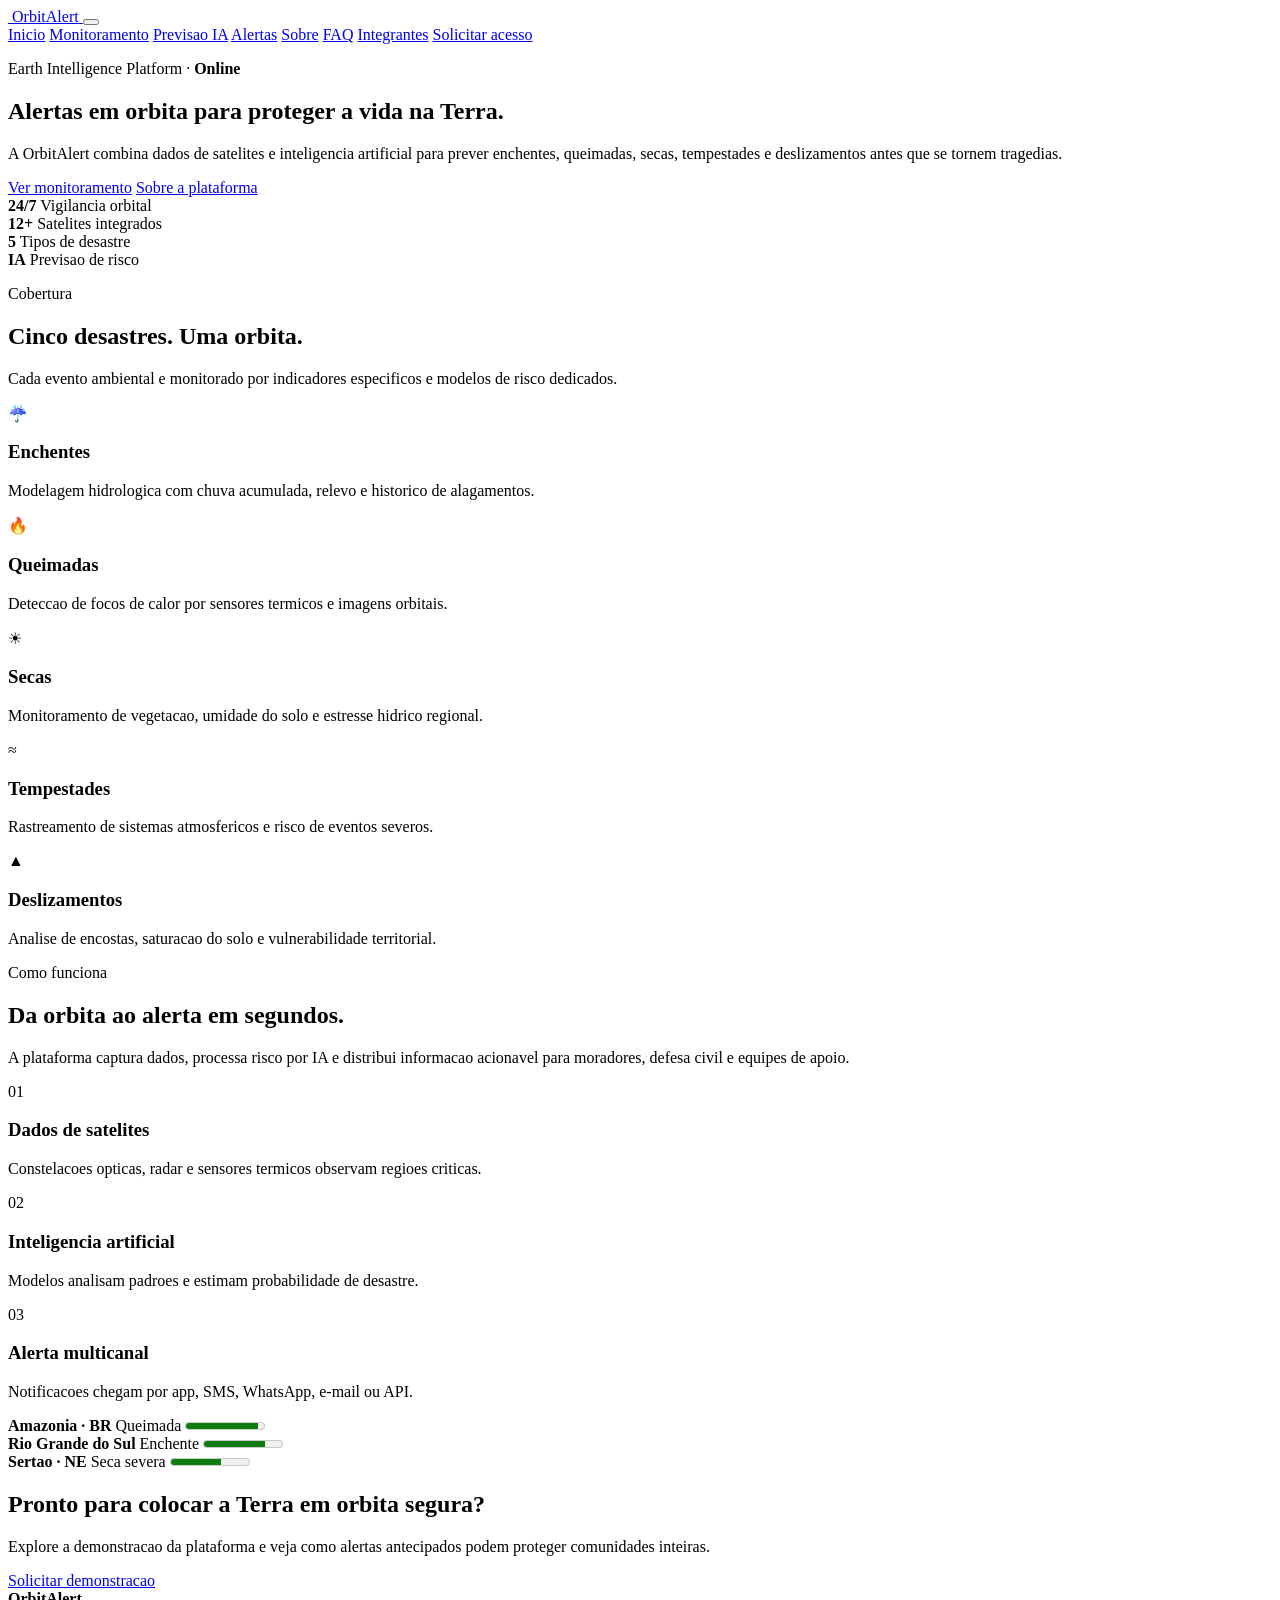
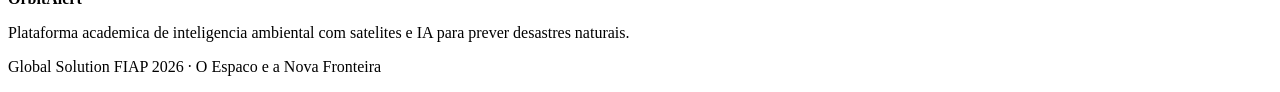
==== html/index.html @ 366fa2eb "feat : adicionando o footer na pagina principal" ====
<!DOCTYPE html>
<html lang="pt-BR">
<head>
  <meta charset="UTF-8">
  <meta name="viewport" content="width=device-width, initial-scale=1.0">
  <title>OrbitAlert | Inicio</title>
  <link rel="stylesheet" href="css/main.css">
  <script src="js/nav.js" defer></script>
  <script src="js/faq.js" defer></script>
  <script src="js/modal.js" defer></script>
  <script src="js/contato.js" defer></script>
  <script src="js/previsao.js" defer></script>
  <script src="js/contador.js" defer></script>
  <script src="js/main.js" defer></script>
</head>
<body>
  <header class="site-header">
    <a class="brand" href="index.html" aria-label="OrbitAlert - pagina inicial">
      <img src="assets/logo.svg" alt="" class="brand__icon">
      <span>Orbit<span>Alert</span></span>
    </a>
    <button class="menu-toggle" type="button" aria-label="Abrir menu" aria-expanded="false">
      <span></span><span></span><span></span>
    </button>
    <nav class="site-nav" aria-label="Menu principal">
      <a href="index.html">Inicio</a>
      <a href="solucao-monitoramento.html">Monitoramento</a>
      <a href="previsao.html">Previsao IA</a>
      <a href="solucao-alertas.html">Alertas</a>
      <a href="sobre.html">Sobre</a>
      <a href="faq.html">FAQ</a>
      <a href="integrantes.html">Integrantes</a>
      <a class="nav-cta" href="contato.html">Solicitar acesso</a>
    </nav>
  </header>

  <main>
    <section class="hero hero--earth">
      <div class="hero__overlay"></div>
      <div class="container hero__content">
        <p class="status-pill"><span></span> Earth Intelligence Platform · <strong id="liveClock">Online</strong></p>
        <h1>Alertas em orbita para <span>proteger a vida</span> na Terra.</h1>
        <p>A OrbitAlert combina dados de satelites e inteligencia artificial para prever enchentes, queimadas, secas, tempestades e deslizamentos antes que se tornem tragedias.</p>
        <div class="hero__actions">
          <a class="button button--primary" href="solucao-monitoramento.html">Ver monitoramento</a>
          <a class="button button--secondary" href="sobre.html">Sobre a plataforma</a>
        </div>
        <div class="stats-grid">
          <article>
            <strong id="uptimeCounter">24/7</strong>
            <span>Vigilancia orbital</span>
          </article>
          <article>
            <strong id="satCounter">12+</strong>
            <span>Satelites integrados</span>
          </article>
          <article>
            <strong id="eventCounter">5</strong>
            <span>Tipos de desastre</span>
          </article>
          <article>
            <strong id="riskCounter">IA</strong>
            <span>Previsao de risco</span>
          </article>
        </div>
      </div>
    </section>

    <section class="section section--panel">
      <div class="container">
        <div class="section-heading">
          <p class="eyebrow">Cobertura</p>
          <h2>Cinco desastres. Uma orbita.</h2>
          <p>Cada evento ambiental e monitorado por indicadores especificos e modelos de risco dedicados.</p>
        </div>
        <div class="disaster-grid">
          <article class="glow-card">
            <span class="card-icon">☔</span>
            <h3>Enchentes</h3>
            <p>Modelagem hidrologica com chuva acumulada, relevo e historico de alagamentos.</p>
          </article>
          <article class="glow-card">
            <span class="card-icon">🔥</span>
            <h3>Queimadas</h3>
            <p>Deteccao de focos de calor por sensores termicos e imagens orbitais.</p>
          </article>
          <article class="glow-card">
            <span class="card-icon">☀</span>
            <h3>Secas</h3>
            <p>Monitoramento de vegetacao, umidade do solo e estresse hidrico regional.</p>
          </article>
          <article class="glow-card">
            <span class="card-icon">≈</span>
            <h3>Tempestades</h3>
            <p>Rastreamento de sistemas atmosfericos e risco de eventos severos.</p>
          </article>
          <article class="glow-card">
            <span class="card-icon">▲</span>
            <h3>Deslizamentos</h3>
            <p>Analise de encostas, saturacao do solo e vulnerabilidade territorial.</p>
          </article>
        </div>
      </div>
    </section>

    <section class="section">
      <div class="container split-grid">
        <div>
          <p class="eyebrow eyebrow--purple">Como funciona</p>
          <h2>Da orbita ao alerta em segundos.</h2>
          <p class="muted">A plataforma captura dados, processa risco por IA e distribui informacao acionavel para moradores, defesa civil e equipes de apoio.</p>
          <div class="timeline-list">
            <article>
              <span>01</span>
              <div>
                <h3>Dados de satelites</h3>
                <p>Constelacoes opticas, radar e sensores termicos observam regioes criticas.</p>
              </div>
            </article>
            <article>
              <span>02</span>
              <div>
                <h3>Inteligencia artificial</h3>
                <p>Modelos analisam padroes e estimam probabilidade de desastre.</p>
              </div>
            </article>
            <article>
              <span>03</span>
              <div>
                <h3>Alerta multicanal</h3>
                <p>Notificacoes chegam por app, SMS, WhatsApp, e-mail ou API.</p>
              </div>
            </article>
          </div>
        </div>
        <aside class="orbit-console">
          <div class="console-grid" aria-hidden="true">
            <span></span><span></span><span></span><span></span><span></span><span></span>
            <span></span><span></span><span></span><span></span><span></span><span></span>
            <span></span><span></span><span></span><span></span><span></span><span></span>
          </div>
          <div class="risk-list">
            <div>
              <strong>Amazonia · BR</strong>
              <span>Queimada</span>
              <meter min="0" max="100" value="92"></meter>
            </div>
            <div>
              <strong>Rio Grande do Sul</strong>
              <span>Enchente</span>
              <meter min="0" max="100" value="78"></meter>
            </div>
            <div>
              <strong>Sertao · NE</strong>
              <span>Seca severa</span>
              <meter min="0" max="100" value="65"></meter>
            </div>
          </div>
        </aside>
      </div>
    </section>

    <section class="section cta-section">
      <div class="container cta-box">
        <h2>Pronto para colocar a Terra em orbita segura?</h2>
        <p>Explore a demonstracao da plataforma e veja como alertas antecipados podem proteger comunidades inteiras.</p>
        <a class="button button--primary" href="contato.html">Solicitar demonstracao</a>
      </div>
    </section>
  </main>

  <footer class="site-footer">
    <div class="container footer-grid">
      <div>
        <strong>OrbitAlert</strong>
        <p>Plataforma academica de inteligencia ambiental com satelites e IA para prever desastres naturais.</p>
      </div>
      <p>Global Solution FIAP 2026 · O Espaco e a Nova Fronteira</p>
    </div>
  </footer>
</body>
</html>
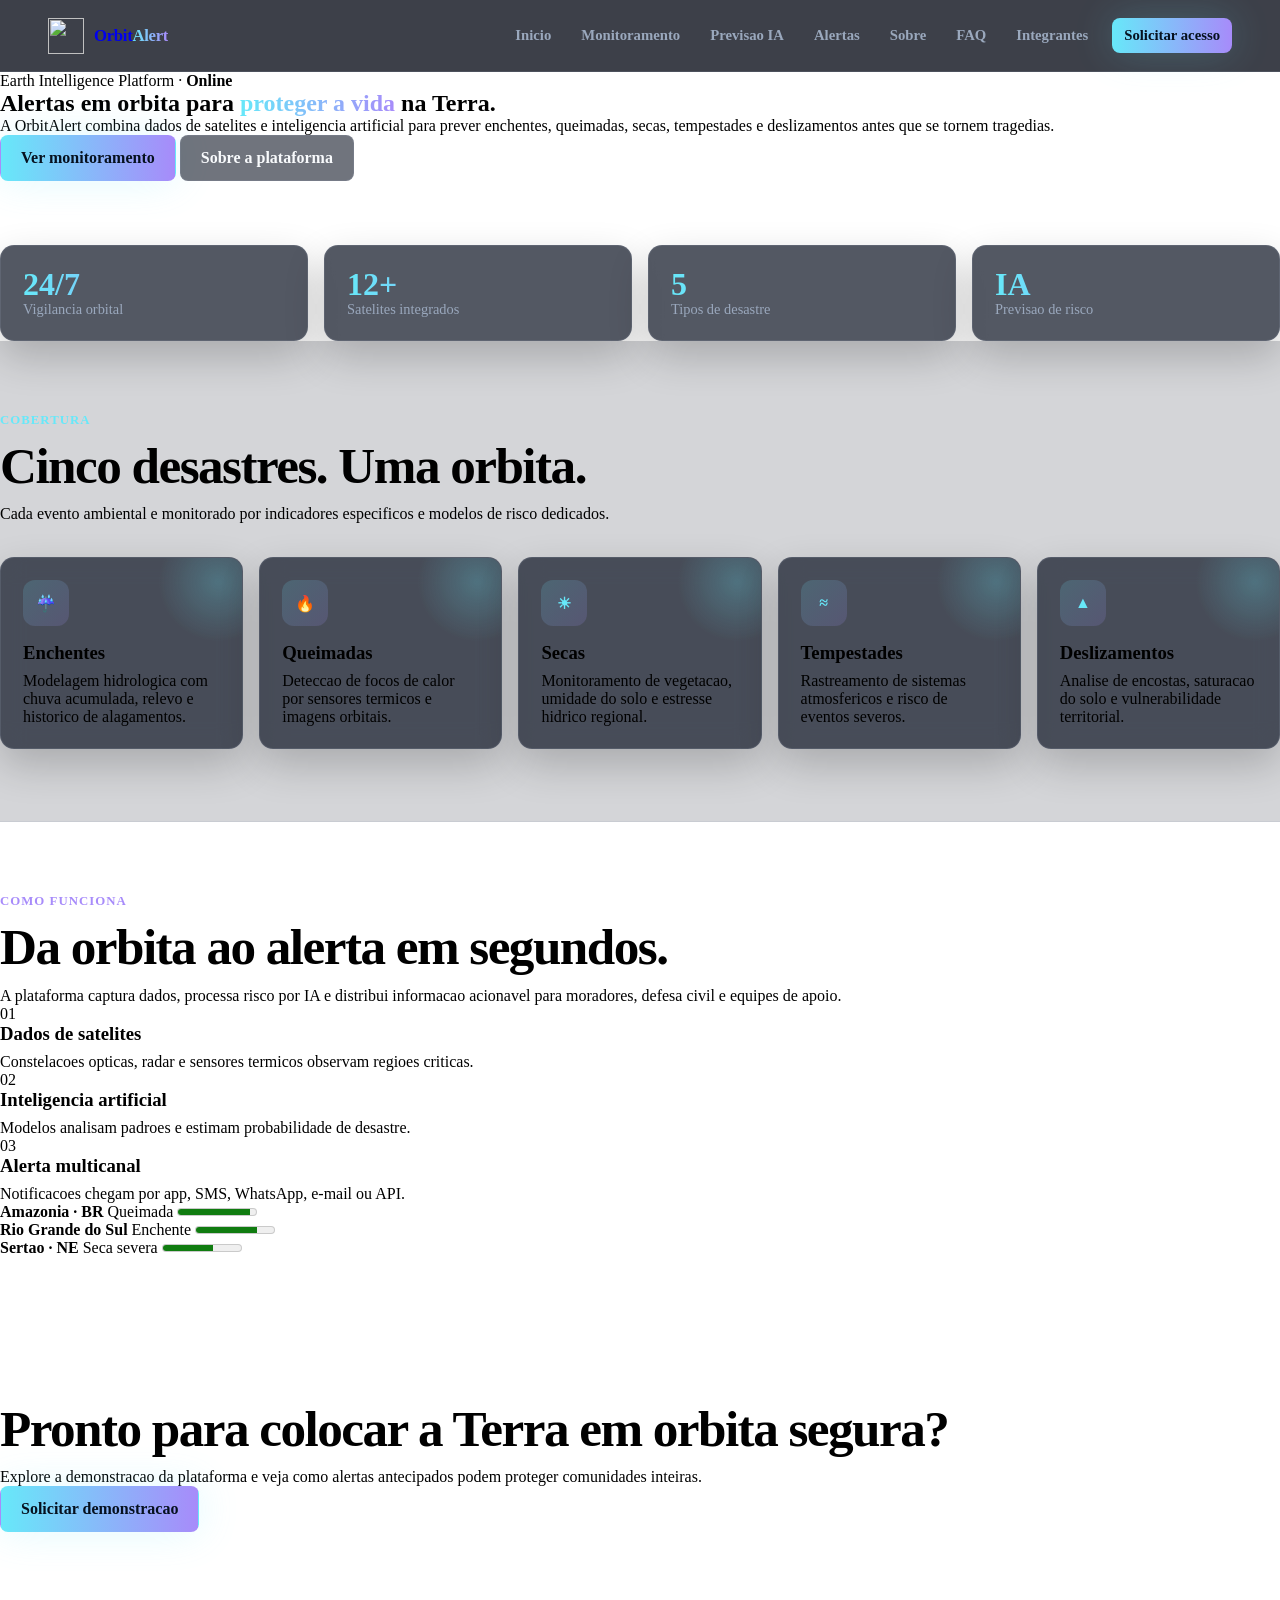
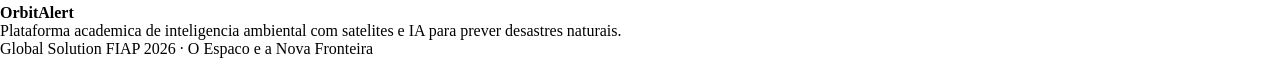
==== commit f80aed37: "fix : arrumando caminho do css do faq e index" ====
--- a/html/index.html
+++ b/html/index.html
@@ -4,7 +4,7 @@
   <meta charset="UTF-8">
   <meta name="viewport" content="width=device-width, initial-scale=1.0">
   <title>OrbitAlert | Inicio</title>
-  <link rel="stylesheet" href="css/main.css">
+  <link rel="stylesheet" href="../css/main.css">
   <script src="js/nav.js" defer></script>
   <script src="js/faq.js" defer></script>
   <script src="js/modal.js" defer></script>
--- a/css/main.css
+++ b/css/main.css
@@ -0,0 +1,7 @@
+@import url(global.css);
+@import url(footer.css);
+@import url(integrantes.css);
+@import url(button.css);
+@import url(cards.css);
+@import url(nav.css);
+@import url(index.css);
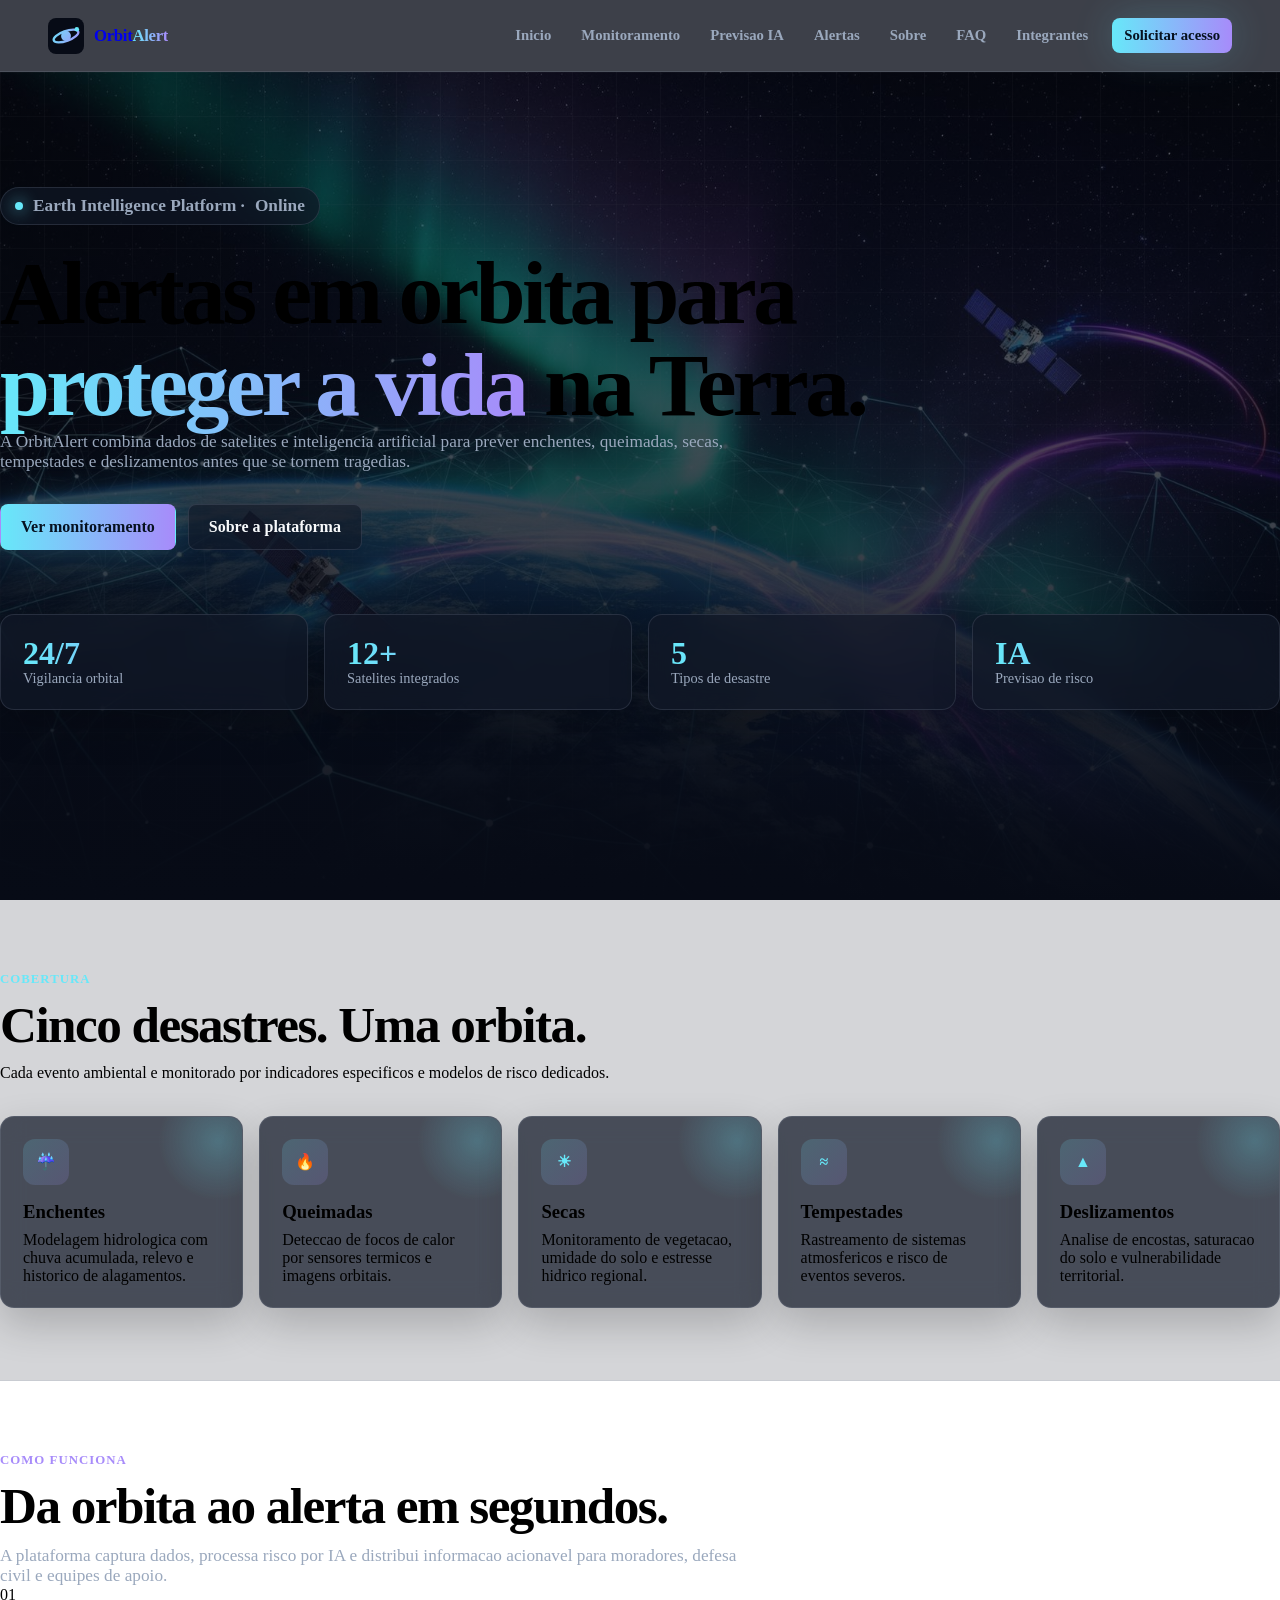
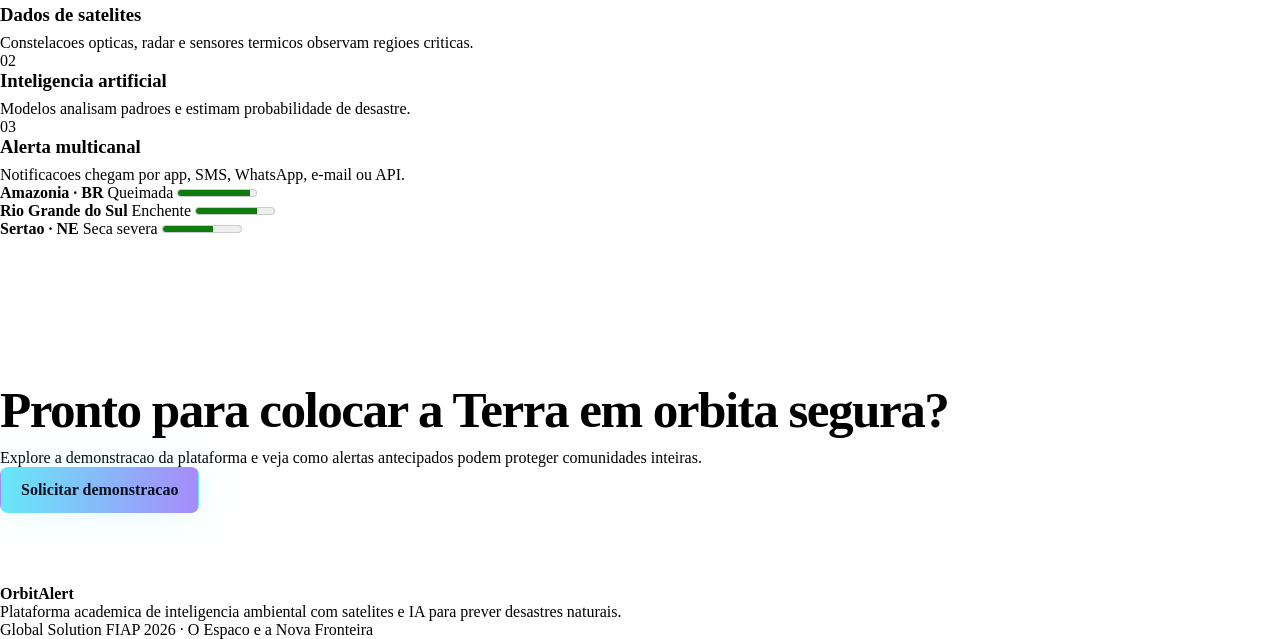
==== commit 215e4836: "fix : arrumando todos os caminhos da logo do html" ====
--- a/html/index.html
+++ b/html/index.html
@@ -16,7 +16,7 @@
 <body>
   <header class="site-header">
     <a class="brand" href="index.html" aria-label="OrbitAlert - pagina inicial">
-      <img src="assets/logo.svg" alt="" class="brand__icon">
+      <img src="../assets/logo.svg" alt="" class="brand__icon">
       <span>Orbit<span>Alert</span></span>
     </a>
     <button class="menu-toggle" type="button" aria-label="Abrir menu" aria-expanded="false">
--- a/css/main.css
+++ b/css/main.css
@@ -4,4 +4,5 @@
 @import url(button.css);
 @import url(cards.css);
 @import url(nav.css);
-@import url(index.css);+@import url(index.css);
+@import url(contato.css);
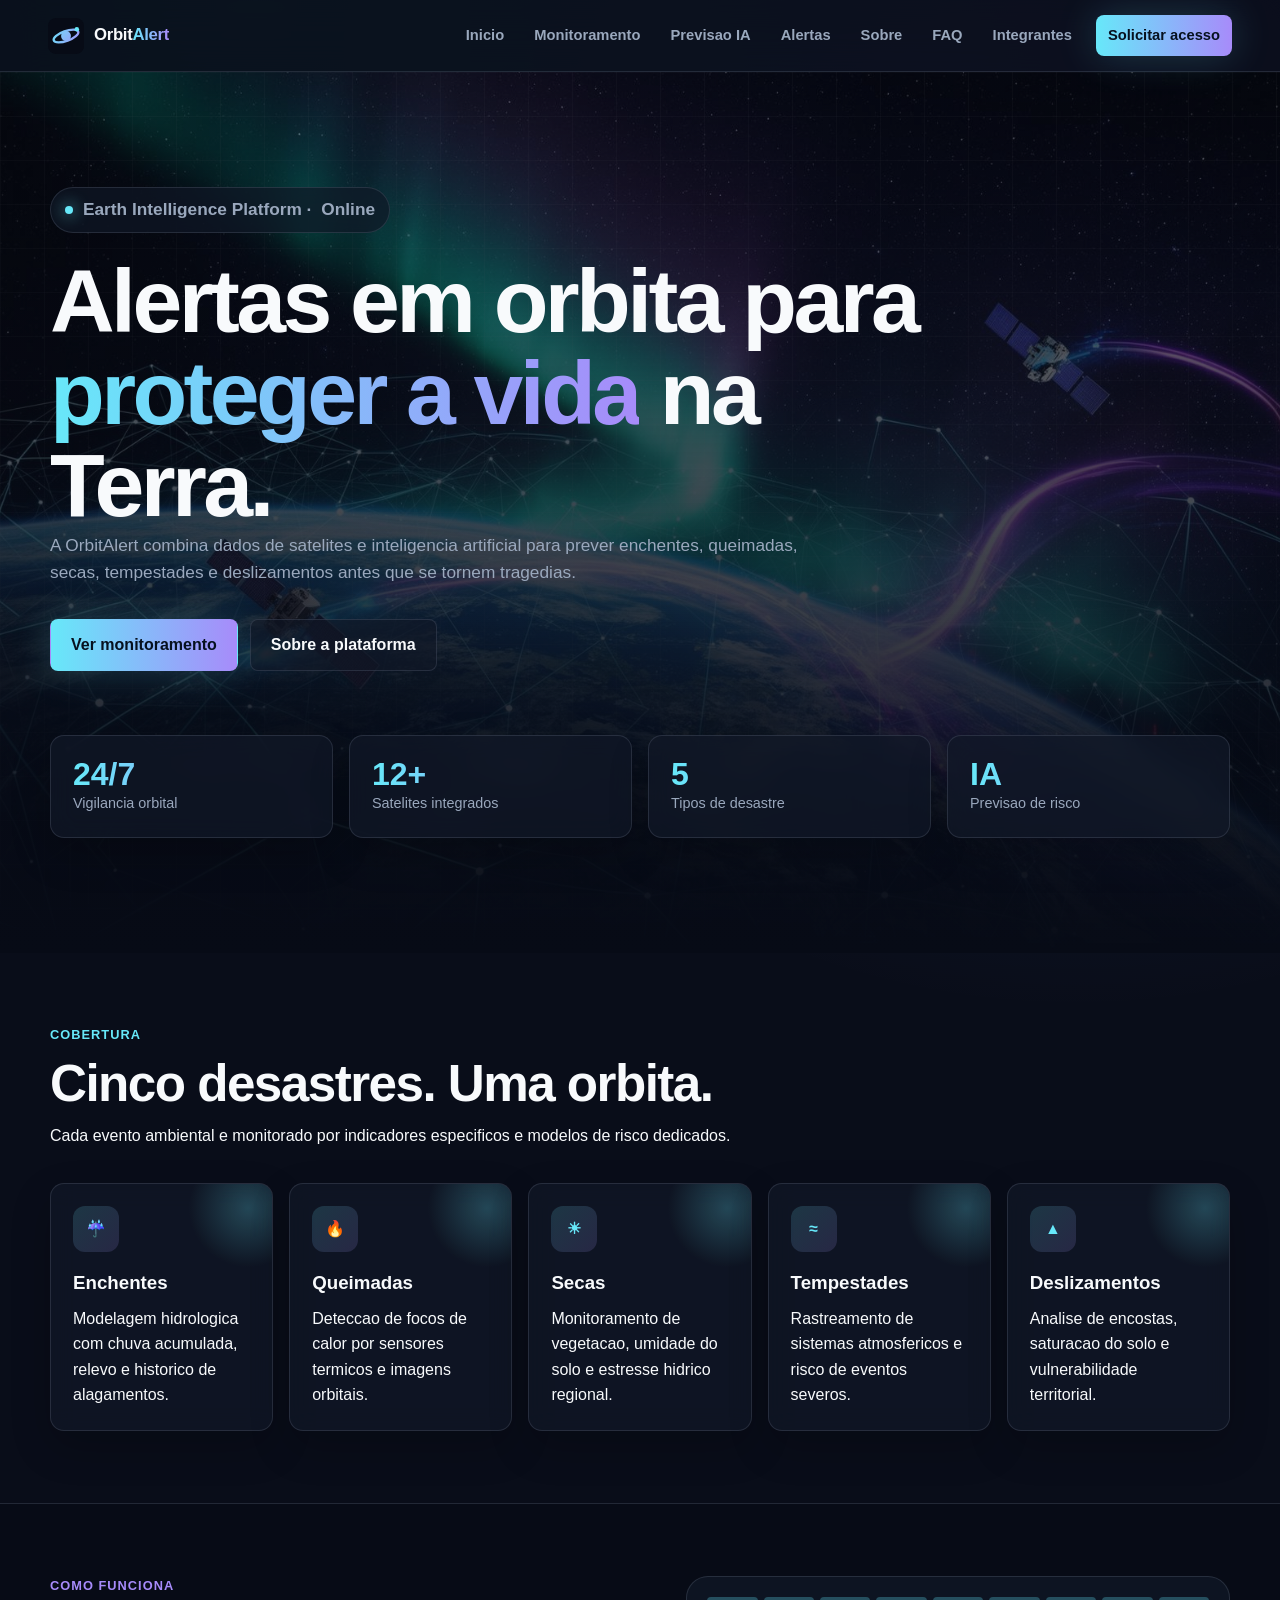
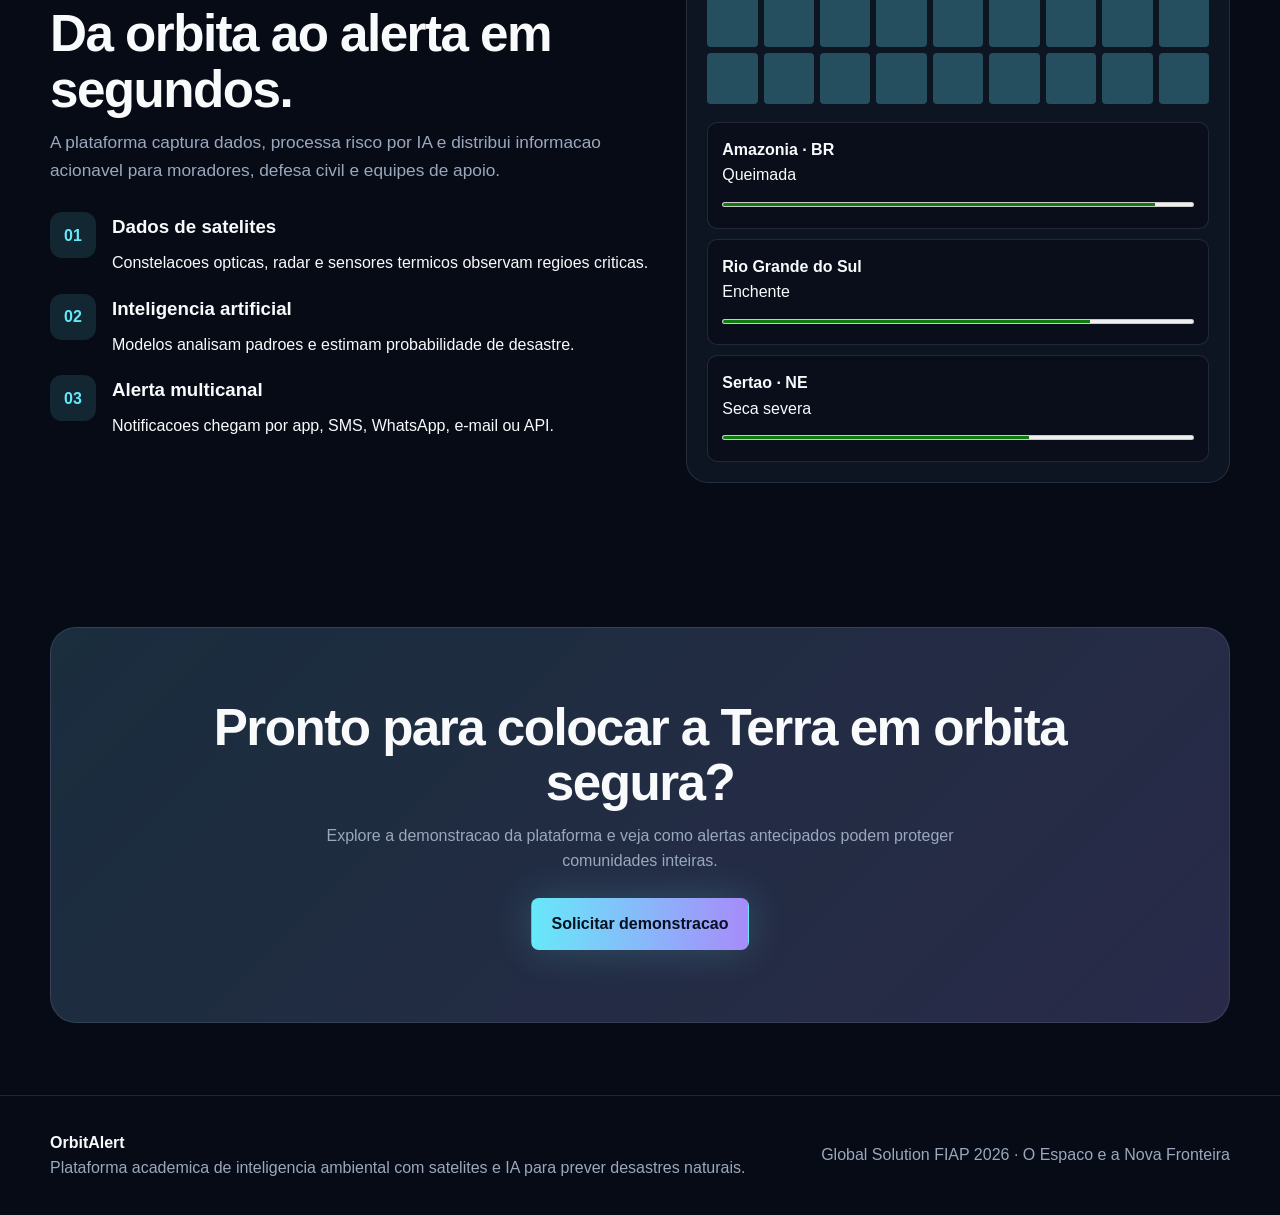
==== commit b31bc0a6: "fix : tirando o main js" ====
--- a/html/index.html
+++ b/html/index.html
@@ -11,7 +11,7 @@
   <script src="js/contato.js" defer></script>
   <script src="js/previsao.js" defer></script>
   <script src="js/contador.js" defer></script>
-  <script src="js/main.js" defer></script>
+  
 </head>
 <body>
   <header class="site-header">
--- a/css/main.css
+++ b/css/main.css
@@ -5,4 +5,16 @@
 @import url(cards.css);
 @import url(nav.css);
 @import url(index.css);
-@import url(contato.css);+@import url(previsao.css);
+@import url(contato.css);
+@import url(modal.css);
+@import url(responsive.css);
+@import url("dashboard.css");
+@import url("alertas.css");
+@import url("faq.css");
+
+
+
+
+
+
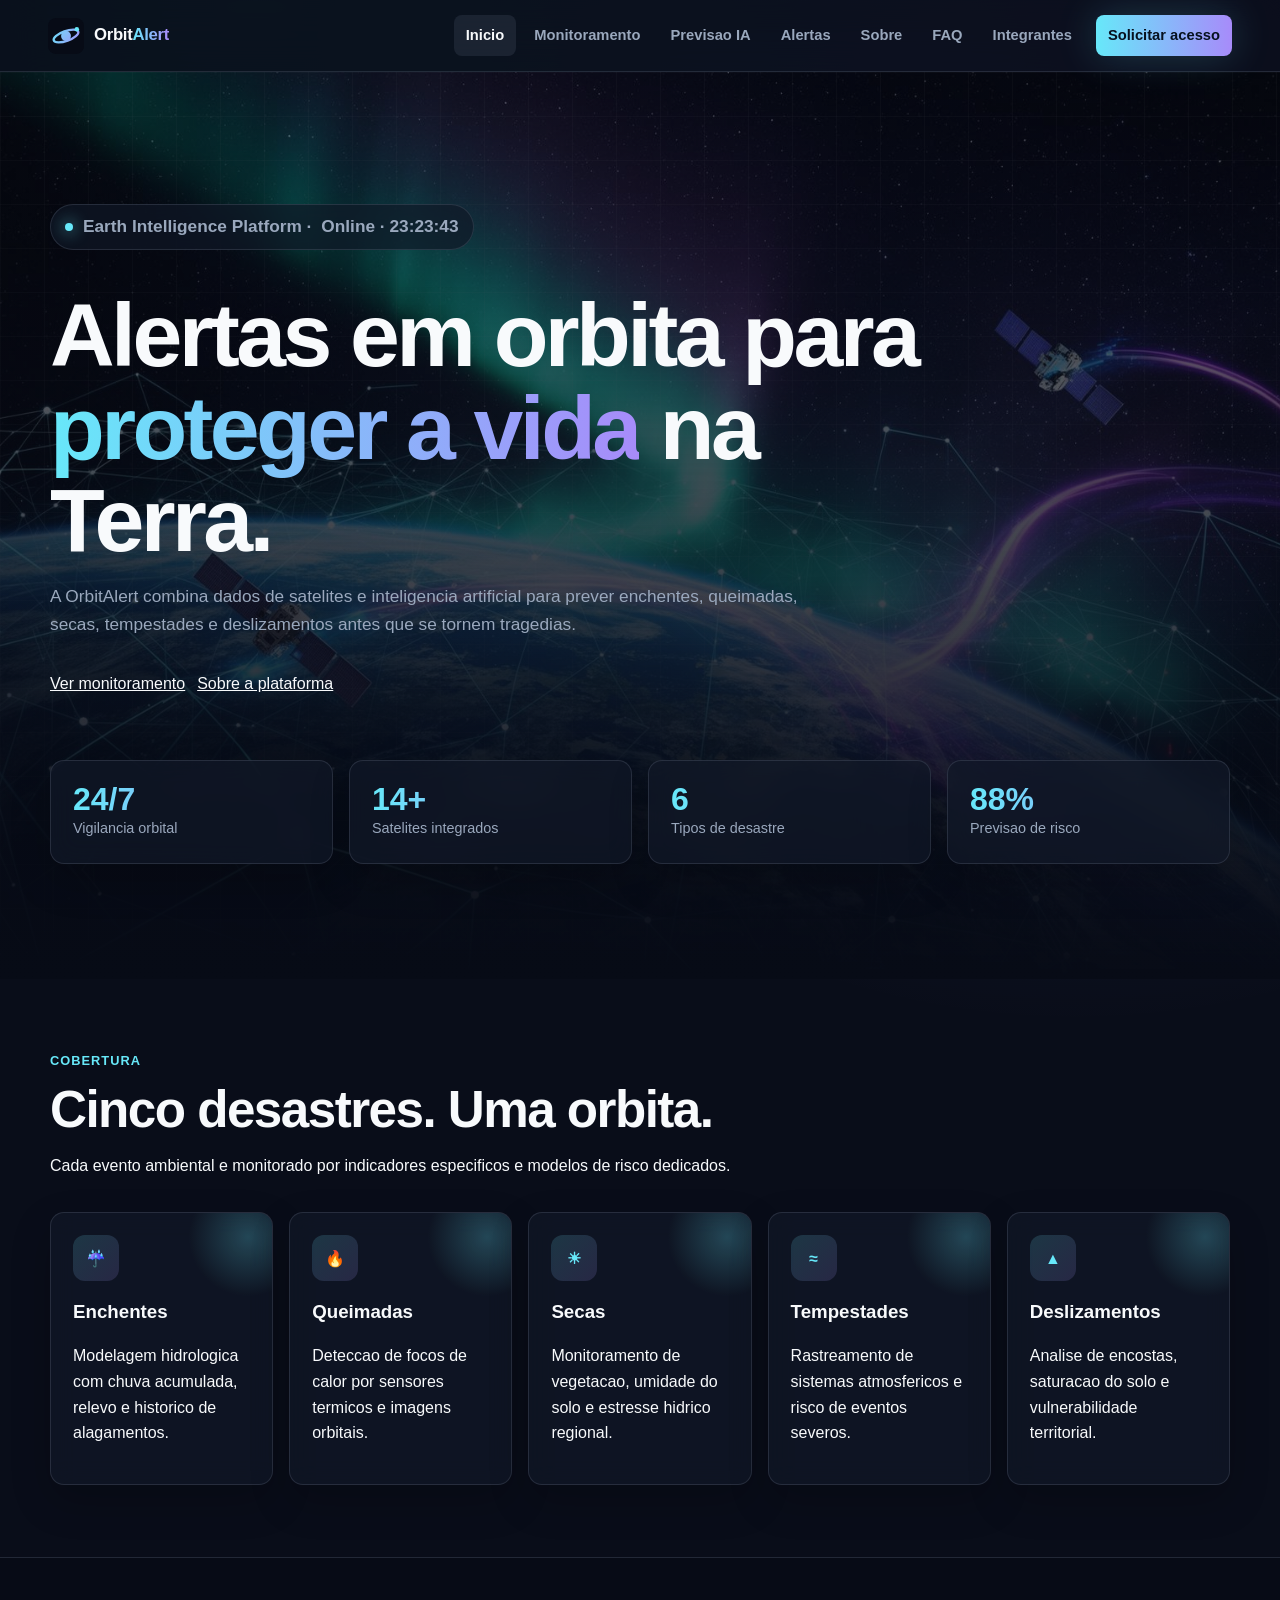
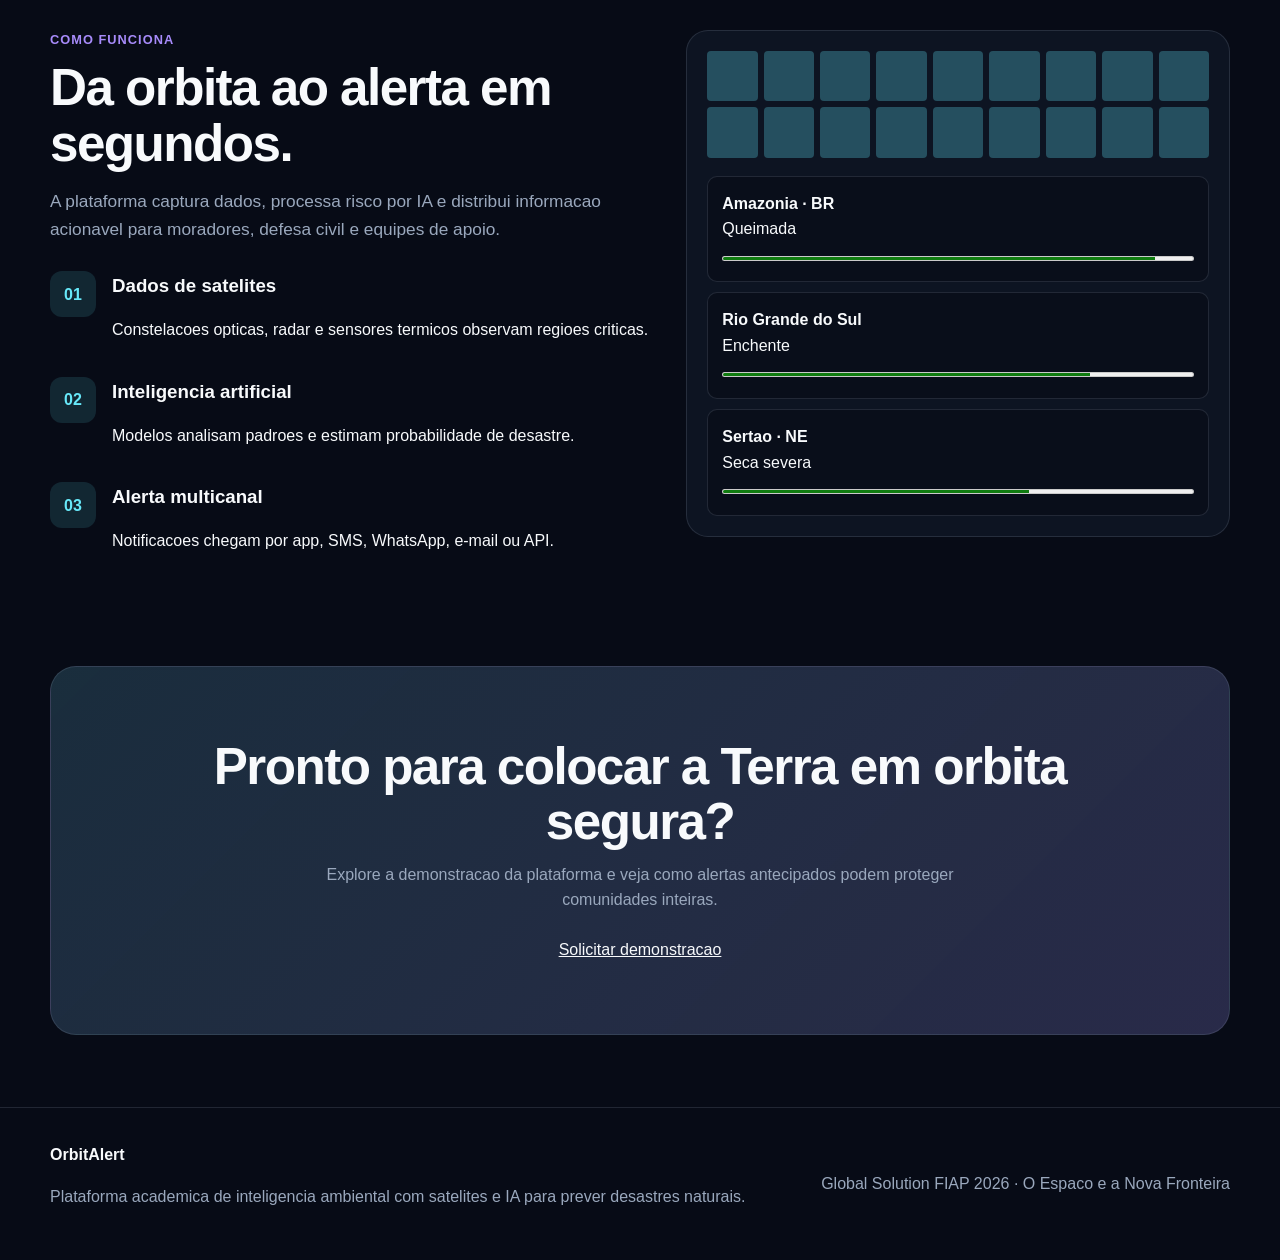
==== commit b2482f7c: "fix: Arrumando os links do JavaScripits dentro das páginas html" ====
--- a/html/index.html
+++ b/html/index.html
@@ -5,12 +5,12 @@
   <meta name="viewport" content="width=device-width, initial-scale=1.0">
   <title>OrbitAlert | Inicio</title>
   <link rel="stylesheet" href="../css/main.css">
-  <script src="js/nav.js" defer></script>
-  <script src="js/faq.js" defer></script>
-  <script src="js/modal.js" defer></script>
-  <script src="js/contato.js" defer></script>
-  <script src="js/previsao.js" defer></script>
-  <script src="js/contador.js" defer></script>
+  <script src="../js/nav.js" defer></script>
+  <script src="../js/faq.js" defer></script>
+  <script src="../js/modal.js" defer></script>
+  <script src="../js/contato.js" defer></script>
+  <script src="../js/previsao.js" defer></script>
+  <script src="../js/contador.js" defer></script>
   
 </head>
 <body>
--- a/css/main.css
+++ b/css/main.css
@@ -1,20 +1,14 @@
-@import url(global.css);
-@import url(footer.css);
-@import url(integrantes.css);
-@import url(button.css);
-@import url(cards.css);
-@import url(nav.css);
-@import url(index.css);
-@import url(previsao.css);
-@import url(contato.css);
-@import url(modal.css);
-@import url(responsive.css);
+@import url("global.css");
+@import url("nav.css");
+@import url("buttons.css");
+@import url("index.css");
+@import url("cards.css");
 @import url("dashboard.css");
 @import url("alertas.css");
 @import url("faq.css");
-
-
-
-
-
-
+@import url("contato.css");
+@import url("previsao.css");
+@import url("integrantes.css");
+@import url("modal.css");
+@import url("footer.css");
+@import url("responsive.css");
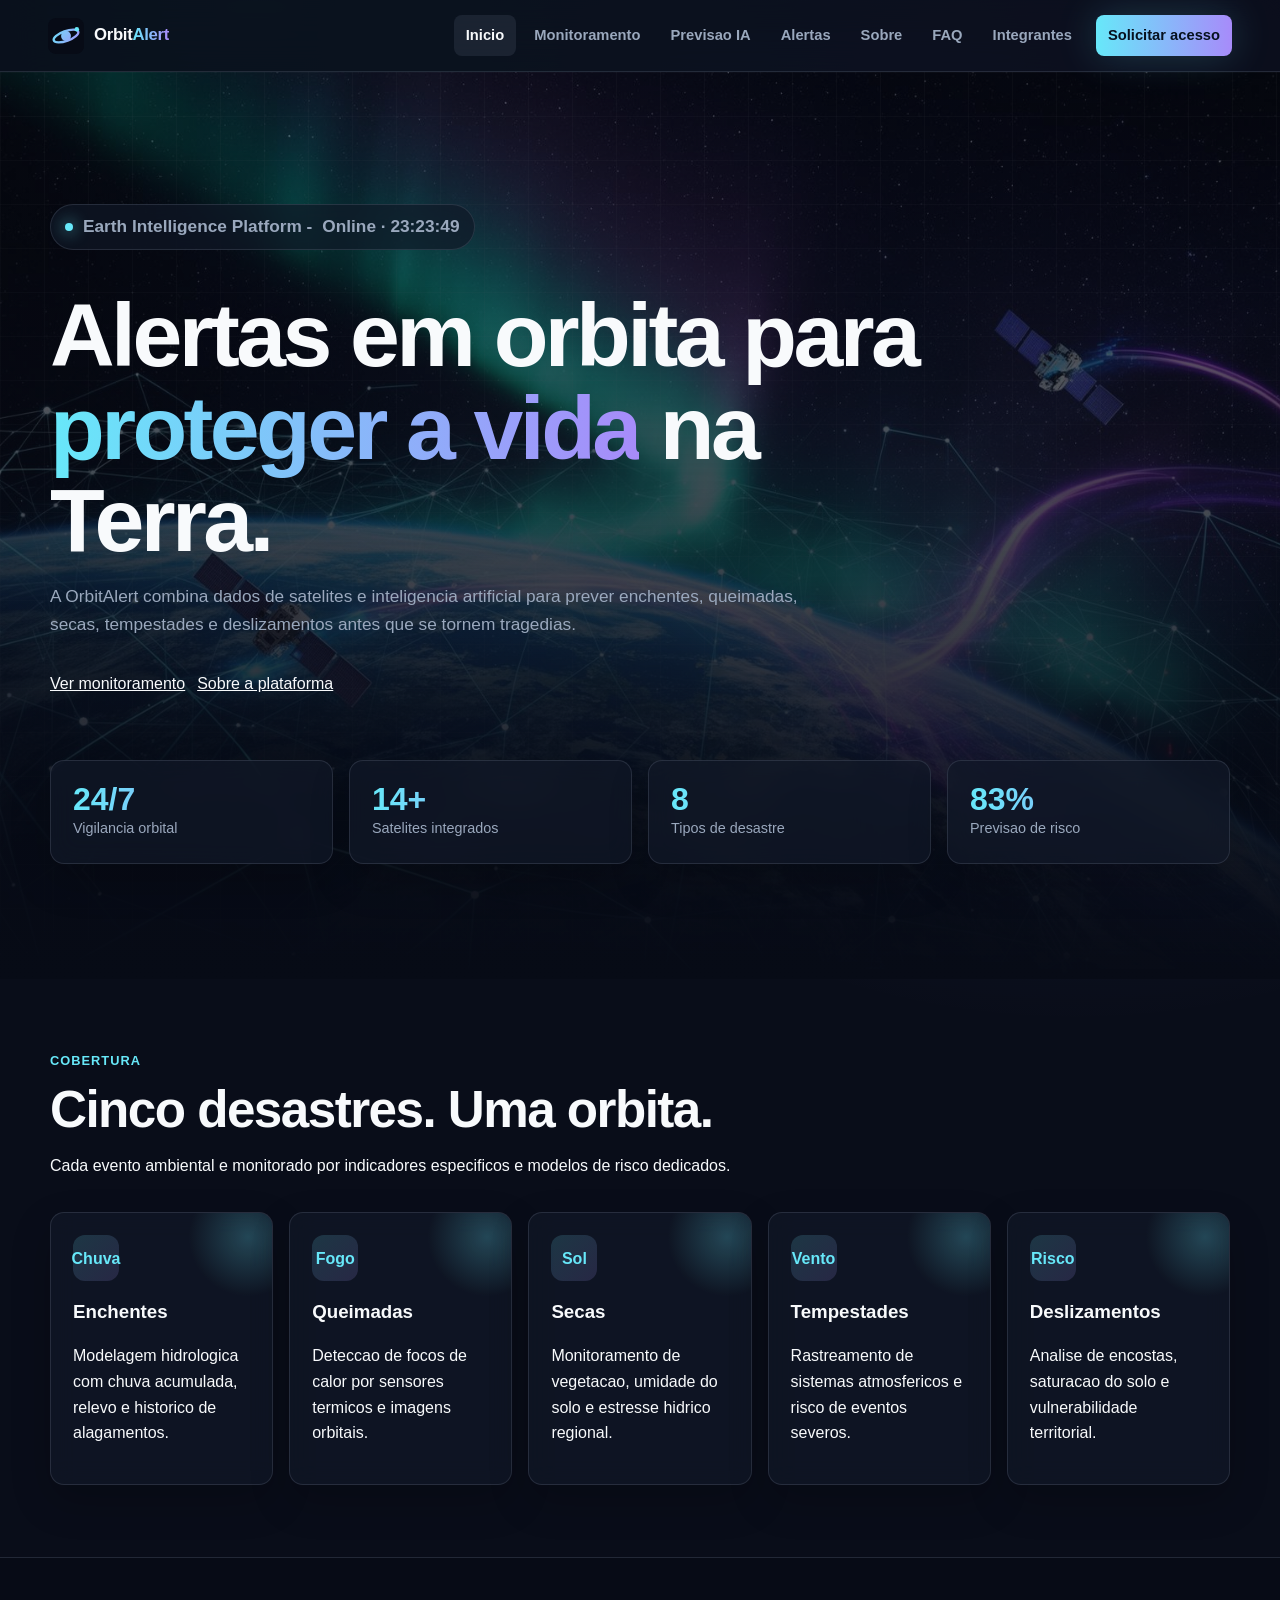
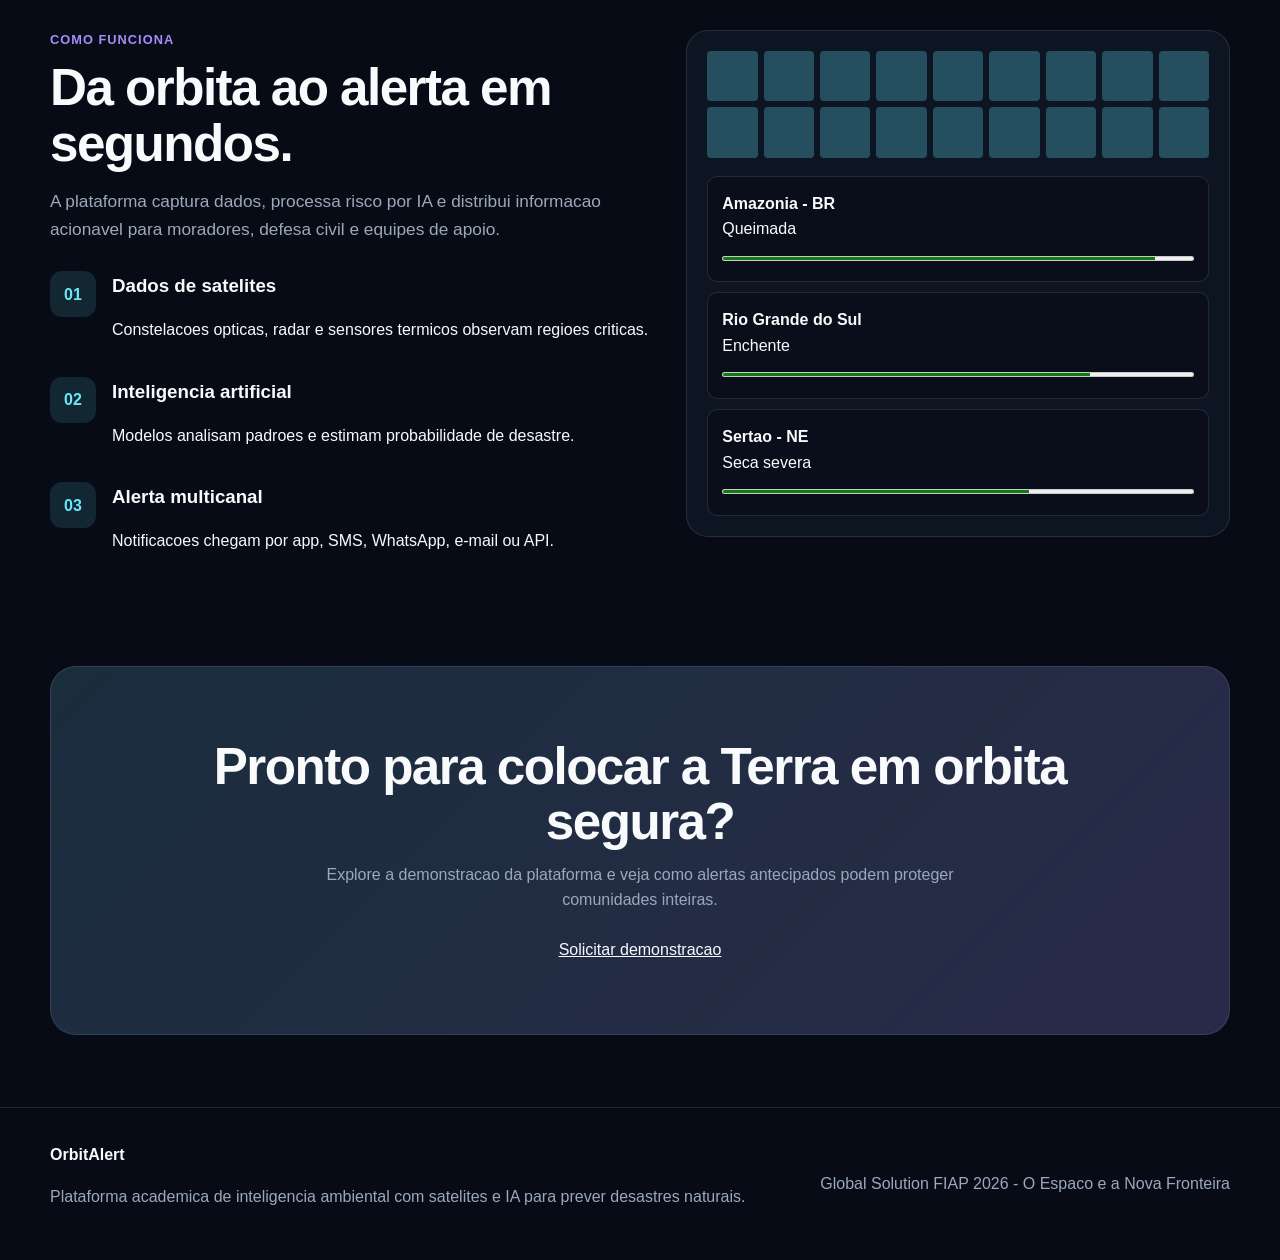
==== commit 1d7aed97: "trabalho finalizado" ====
--- a/html/index.html
+++ b/html/index.html
@@ -1,4 +1,4 @@
-<!DOCTYPE html>
+﻿<!DOCTYPE html>
 <html lang="pt-BR">
 <head>
   <meta charset="UTF-8">
@@ -38,7 +38,7 @@
     <section class="hero hero--earth">
       <div class="hero__overlay"></div>
       <div class="container hero__content">
-        <p class="status-pill"><span></span> Earth Intelligence Platform · <strong id="liveClock">Online</strong></p>
+        <p class="status-pill"><span></span> Earth Intelligence Platform - <strong id="liveClock">Online</strong></p>
         <h1>Alertas em orbita para <span>proteger a vida</span> na Terra.</h1>
         <p>A OrbitAlert combina dados de satelites e inteligencia artificial para prever enchentes, queimadas, secas, tempestades e deslizamentos antes que se tornem tragedias.</p>
         <div class="hero__actions">
@@ -75,27 +75,27 @@
         </div>
         <div class="disaster-grid">
           <article class="glow-card">
-            <span class="card-icon">☔</span>
+            <span class="card-icon">Chuva</span>
             <h3>Enchentes</h3>
             <p>Modelagem hidrologica com chuva acumulada, relevo e historico de alagamentos.</p>
           </article>
           <article class="glow-card">
-            <span class="card-icon">🔥</span>
+            <span class="card-icon">Fogo</span>
             <h3>Queimadas</h3>
             <p>Deteccao de focos de calor por sensores termicos e imagens orbitais.</p>
           </article>
           <article class="glow-card">
-            <span class="card-icon">☀</span>
+            <span class="card-icon">Sol</span>
             <h3>Secas</h3>
             <p>Monitoramento de vegetacao, umidade do solo e estresse hidrico regional.</p>
           </article>
           <article class="glow-card">
-            <span class="card-icon">≈</span>
+            <span class="card-icon">Vento</span>
             <h3>Tempestades</h3>
             <p>Rastreamento de sistemas atmosfericos e risco de eventos severos.</p>
           </article>
           <article class="glow-card">
-            <span class="card-icon">▲</span>
+            <span class="card-icon">Risco</span>
             <h3>Deslizamentos</h3>
             <p>Analise de encostas, saturacao do solo e vulnerabilidade territorial.</p>
           </article>
@@ -141,7 +141,7 @@
           </div>
           <div class="risk-list">
             <div>
-              <strong>Amazonia · BR</strong>
+              <strong>Amazonia - BR</strong>
               <span>Queimada</span>
               <meter min="0" max="100" value="92"></meter>
             </div>
@@ -151,7 +151,7 @@
               <meter min="0" max="100" value="78"></meter>
             </div>
             <div>
-              <strong>Sertao · NE</strong>
+              <strong>Sertao - NE</strong>
               <span>Seca severa</span>
               <meter min="0" max="100" value="65"></meter>
             </div>
@@ -175,8 +175,9 @@
         <strong>OrbitAlert</strong>
         <p>Plataforma academica de inteligencia ambiental com satelites e IA para prever desastres naturais.</p>
       </div>
-      <p>Global Solution FIAP 2026 · O Espaco e a Nova Fronteira</p>
+      <p>Global Solution FIAP 2026 - O Espaco e a Nova Fronteira</p>
     </div>
   </footer>
 </body>
 </html>
+
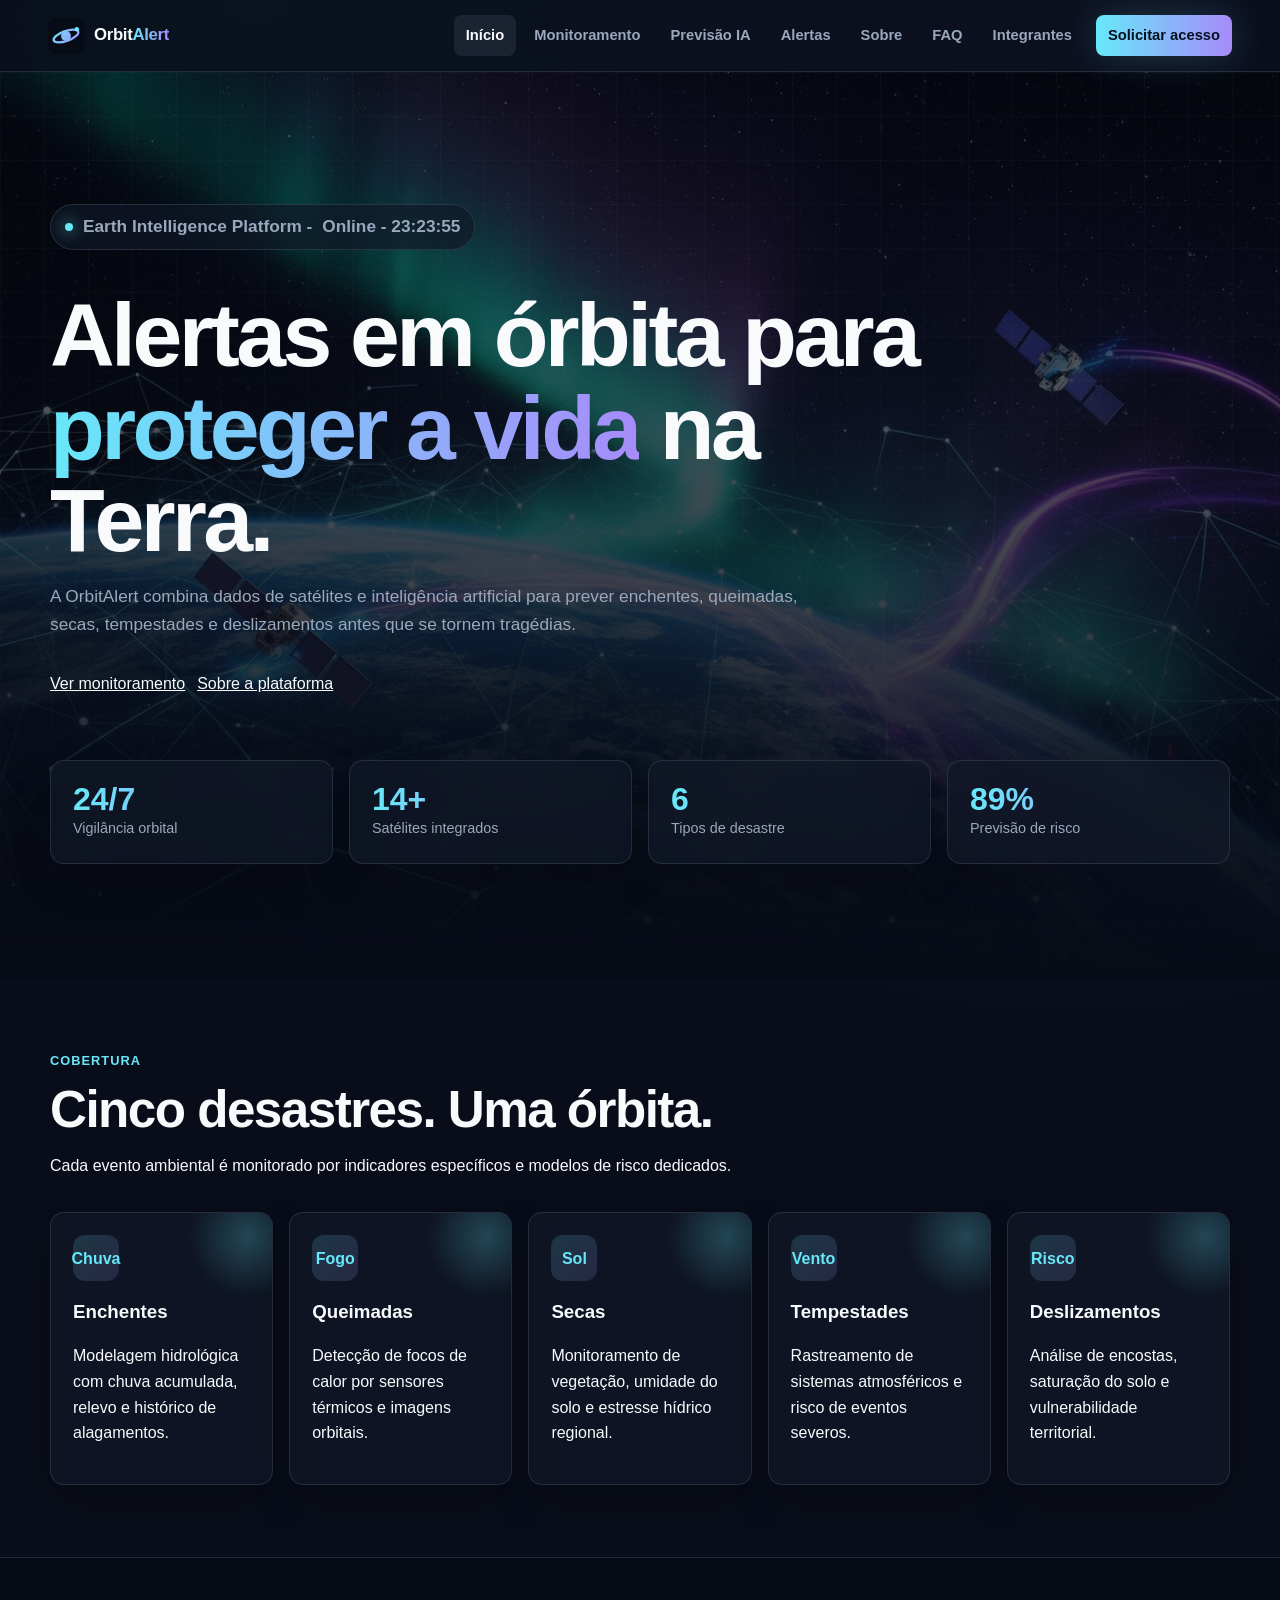
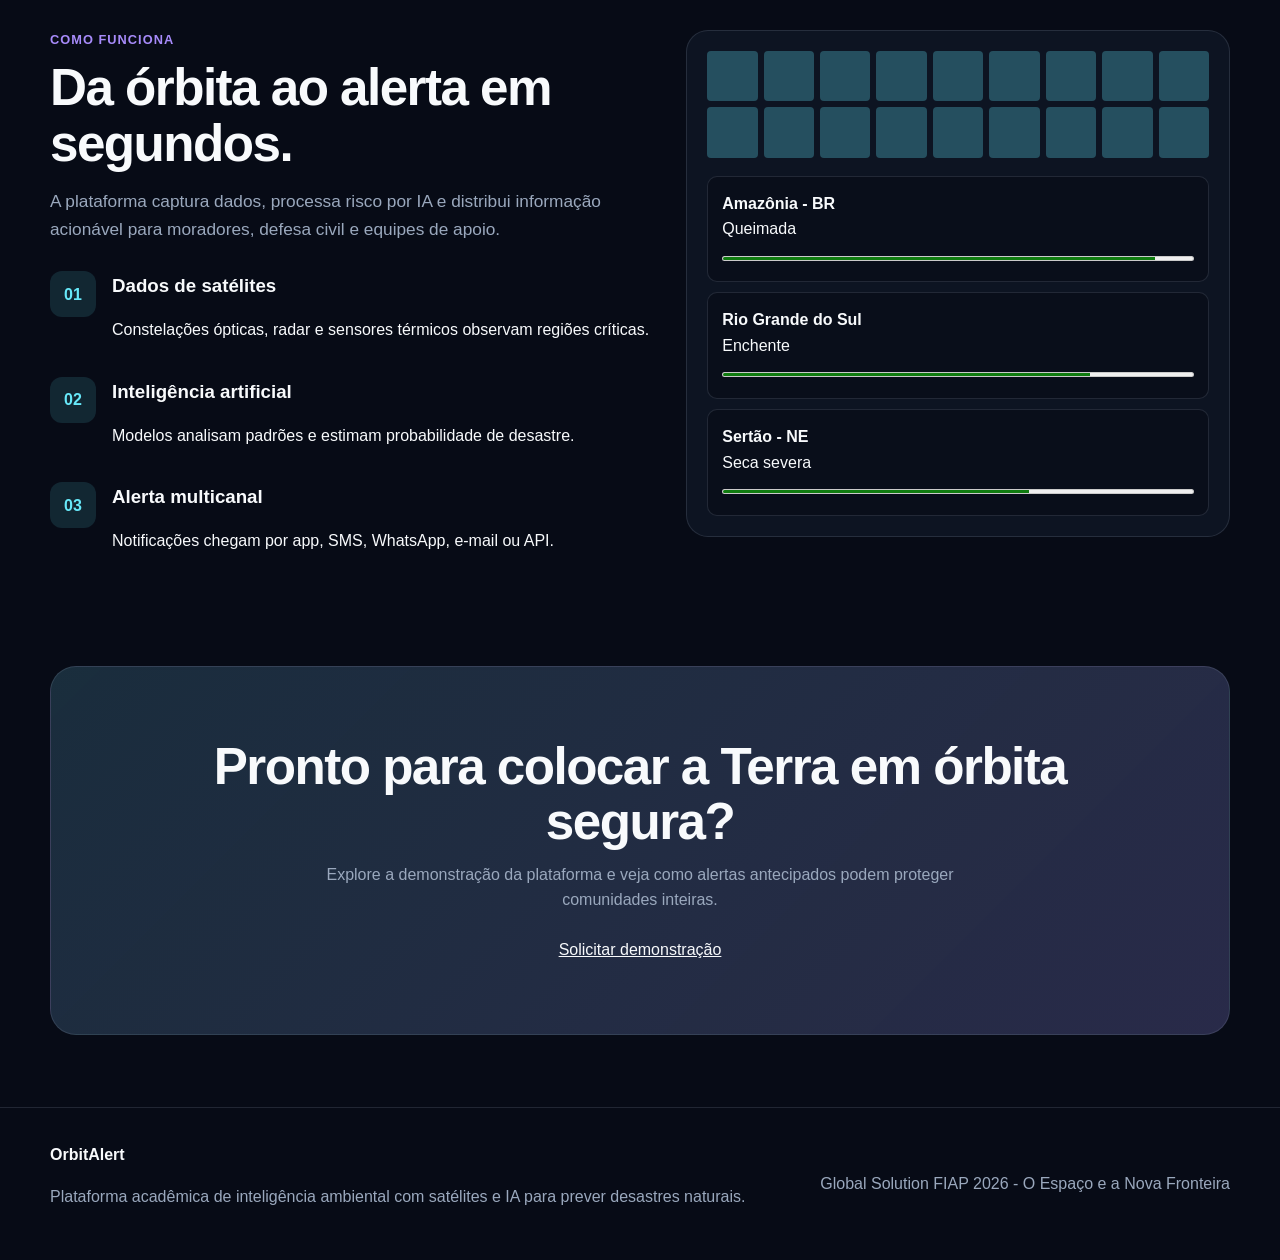
==== commit bb208182: "finalizado" ====
--- a/html/index.html
+++ b/html/index.html
@@ -3,7 +3,7 @@
 <head>
   <meta charset="UTF-8">
   <meta name="viewport" content="width=device-width, initial-scale=1.0">
-  <title>OrbitAlert | Inicio</title>
+  <title>OrbitAlert | Início</title>
   <link rel="stylesheet" href="../css/main.css">
   <script src="../js/nav.js" defer></script>
   <script src="../js/faq.js" defer></script>
@@ -15,7 +15,7 @@
 </head>
 <body>
   <header class="site-header">
-    <a class="brand" href="index.html" aria-label="OrbitAlert - pagina inicial">
+    <a class="brand" href="index.html" aria-label="OrbitAlert - página inicial">
       <img src="../assets/logo.svg" alt="" class="brand__icon">
       <span>Orbit<span>Alert</span></span>
     </a>
@@ -23,9 +23,9 @@
       <span></span><span></span><span></span>
     </button>
     <nav class="site-nav" aria-label="Menu principal">
-      <a href="index.html">Inicio</a>
+      <a href="index.html">Início</a>
       <a href="solucao-monitoramento.html">Monitoramento</a>
-      <a href="previsao.html">Previsao IA</a>
+      <a href="previsao.html">Previsão IA</a>
       <a href="solucao-alertas.html">Alertas</a>
       <a href="sobre.html">Sobre</a>
       <a href="faq.html">FAQ</a>
@@ -39,8 +39,8 @@
       <div class="hero__overlay"></div>
       <div class="container hero__content">
         <p class="status-pill"><span></span> Earth Intelligence Platform - <strong id="liveClock">Online</strong></p>
-        <h1>Alertas em orbita para <span>proteger a vida</span> na Terra.</h1>
-        <p>A OrbitAlert combina dados de satelites e inteligencia artificial para prever enchentes, queimadas, secas, tempestades e deslizamentos antes que se tornem tragedias.</p>
+        <h1>Alertas em órbita para <span>proteger a vida</span> na Terra.</h1>
+        <p>A OrbitAlert combina dados de satélites e inteligência artificial para prever enchentes, queimadas, secas, tempestades e deslizamentos antes que se tornem tragédias.</p>
         <div class="hero__actions">
           <a class="button button--primary" href="solucao-monitoramento.html">Ver monitoramento</a>
           <a class="button button--secondary" href="sobre.html">Sobre a plataforma</a>
@@ -48,11 +48,11 @@
         <div class="stats-grid">
           <article>
             <strong id="uptimeCounter">24/7</strong>
-            <span>Vigilancia orbital</span>
+            <span>Vigilância orbital</span>
           </article>
           <article>
             <strong id="satCounter">12+</strong>
-            <span>Satelites integrados</span>
+            <span>Satélites integrados</span>
           </article>
           <article>
             <strong id="eventCounter">5</strong>
@@ -60,7 +60,7 @@
           </article>
           <article>
             <strong id="riskCounter">IA</strong>
-            <span>Previsao de risco</span>
+            <span>Previsão de risco</span>
           </article>
         </div>
       </div>
@@ -70,34 +70,34 @@
       <div class="container">
         <div class="section-heading">
           <p class="eyebrow">Cobertura</p>
-          <h2>Cinco desastres. Uma orbita.</h2>
-          <p>Cada evento ambiental e monitorado por indicadores especificos e modelos de risco dedicados.</p>
+          <h2>Cinco desastres. Uma órbita.</h2>
+          <p>Cada evento ambiental é monitorado por indicadores específicos e modelos de risco dedicados.</p>
         </div>
         <div class="disaster-grid">
           <article class="glow-card">
             <span class="card-icon">Chuva</span>
             <h3>Enchentes</h3>
-            <p>Modelagem hidrologica com chuva acumulada, relevo e historico de alagamentos.</p>
+            <p>Modelagem hidrológica com chuva acumulada, relevo e histórico de alagamentos.</p>
           </article>
           <article class="glow-card">
             <span class="card-icon">Fogo</span>
             <h3>Queimadas</h3>
-            <p>Deteccao de focos de calor por sensores termicos e imagens orbitais.</p>
+            <p>Detecção de focos de calor por sensores térmicos e imagens orbitais.</p>
           </article>
           <article class="glow-card">
             <span class="card-icon">Sol</span>
             <h3>Secas</h3>
-            <p>Monitoramento de vegetacao, umidade do solo e estresse hidrico regional.</p>
+            <p>Monitoramento de vegetação, umidade do solo e estresse hídrico regional.</p>
           </article>
           <article class="glow-card">
             <span class="card-icon">Vento</span>
             <h3>Tempestades</h3>
-            <p>Rastreamento de sistemas atmosfericos e risco de eventos severos.</p>
+            <p>Rastreamento de sistemas atmosféricos e risco de eventos severos.</p>
           </article>
           <article class="glow-card">
             <span class="card-icon">Risco</span>
             <h3>Deslizamentos</h3>
-            <p>Analise de encostas, saturacao do solo e vulnerabilidade territorial.</p>
+            <p>Análise de encostas, saturação do solo e vulnerabilidade territorial.</p>
           </article>
         </div>
       </div>
@@ -107,28 +107,28 @@
       <div class="container split-grid">
         <div>
           <p class="eyebrow eyebrow--purple">Como funciona</p>
-          <h2>Da orbita ao alerta em segundos.</h2>
-          <p class="muted">A plataforma captura dados, processa risco por IA e distribui informacao acionavel para moradores, defesa civil e equipes de apoio.</p>
+          <h2>Da órbita ao alerta em segundos.</h2>
+          <p class="muted">A plataforma captura dados, processa risco por IA e distribui informação acionável para moradores, defesa civil e equipes de apoio.</p>
           <div class="timeline-list">
             <article>
               <span>01</span>
               <div>
-                <h3>Dados de satelites</h3>
-                <p>Constelacoes opticas, radar e sensores termicos observam regioes criticas.</p>
+                <h3>Dados de satélites</h3>
+                <p>Constelações ópticas, radar e sensores térmicos observam regiões críticas.</p>
               </div>
             </article>
             <article>
               <span>02</span>
               <div>
-                <h3>Inteligencia artificial</h3>
-                <p>Modelos analisam padroes e estimam probabilidade de desastre.</p>
+                <h3>Inteligência artificial</h3>
+                <p>Modelos analisam padrões e estimam probabilidade de desastre.</p>
               </div>
             </article>
             <article>
               <span>03</span>
               <div>
                 <h3>Alerta multicanal</h3>
-                <p>Notificacoes chegam por app, SMS, WhatsApp, e-mail ou API.</p>
+                <p>Notificações chegam por app, SMS, WhatsApp, e-mail ou API.</p>
               </div>
             </article>
           </div>
@@ -141,7 +141,7 @@
           </div>
           <div class="risk-list">
             <div>
-              <strong>Amazonia - BR</strong>
+              <strong>Amazônia - BR</strong>
               <span>Queimada</span>
               <meter min="0" max="100" value="92"></meter>
             </div>
@@ -151,7 +151,7 @@
               <meter min="0" max="100" value="78"></meter>
             </div>
             <div>
-              <strong>Sertao - NE</strong>
+              <strong>Sertão - NE</strong>
               <span>Seca severa</span>
               <meter min="0" max="100" value="65"></meter>
             </div>
@@ -162,9 +162,9 @@
 
     <section class="section cta-section">
       <div class="container cta-box">
-        <h2>Pronto para colocar a Terra em orbita segura?</h2>
-        <p>Explore a demonstracao da plataforma e veja como alertas antecipados podem proteger comunidades inteiras.</p>
-        <a class="button button--primary" href="contato.html">Solicitar demonstracao</a>
+        <h2>Pronto para colocar a Terra em órbita segura?</h2>
+        <p>Explore a demonstração da plataforma e veja como alertas antecipados podem proteger comunidades inteiras.</p>
+        <a class="button button--primary" href="contato.html">Solicitar demonstração</a>
       </div>
     </section>
   </main>
@@ -173,11 +173,15 @@
     <div class="container footer-grid">
       <div>
         <strong>OrbitAlert</strong>
-        <p>Plataforma academica de inteligencia ambiental com satelites e IA para prever desastres naturais.</p>
+        <p>Plataforma acadêmica de inteligência ambiental com satélites e IA para prever desastres naturais.</p>
       </div>
-      <p>Global Solution FIAP 2026 - O Espaco e a Nova Fronteira</p>
+      <p>Global Solution FIAP 2026 - O Espaço e a Nova Fronteira</p>
     </div>
   </footer>
 </body>
 </html>
 
+
+
+
+
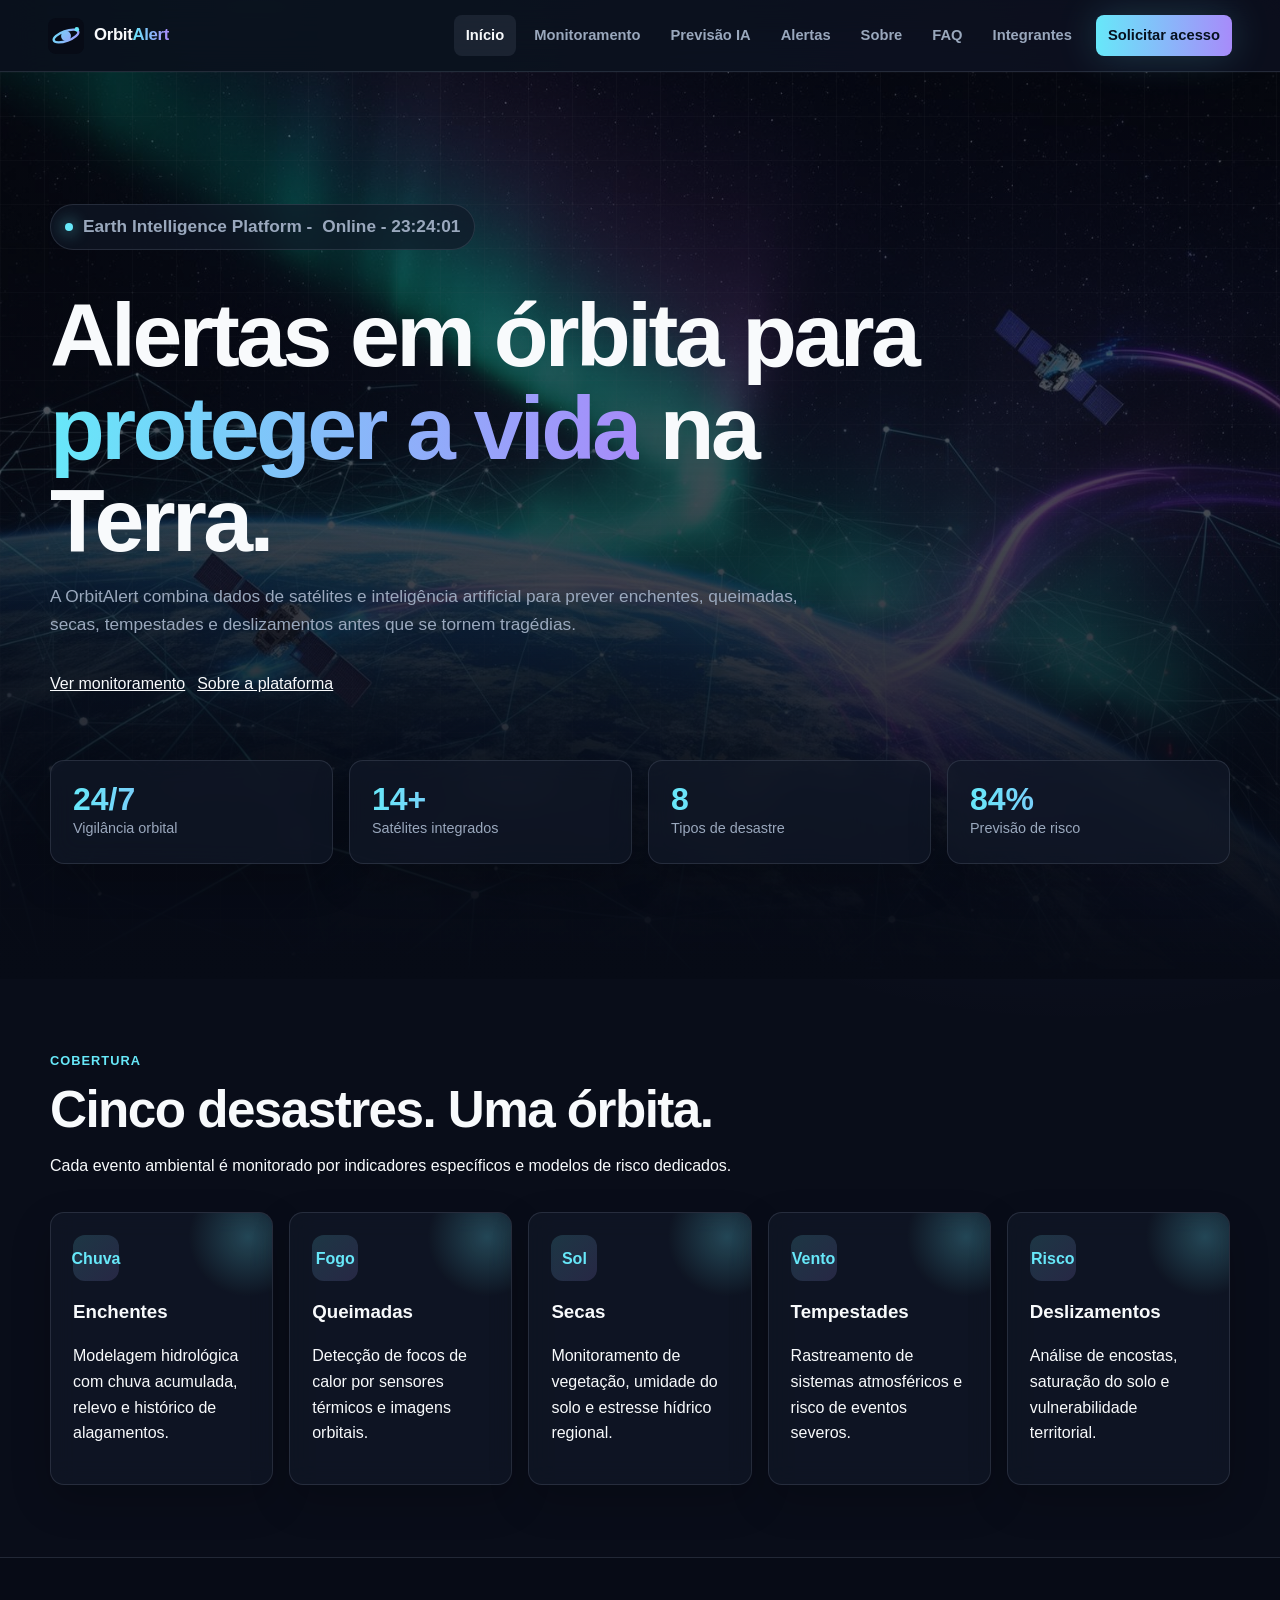
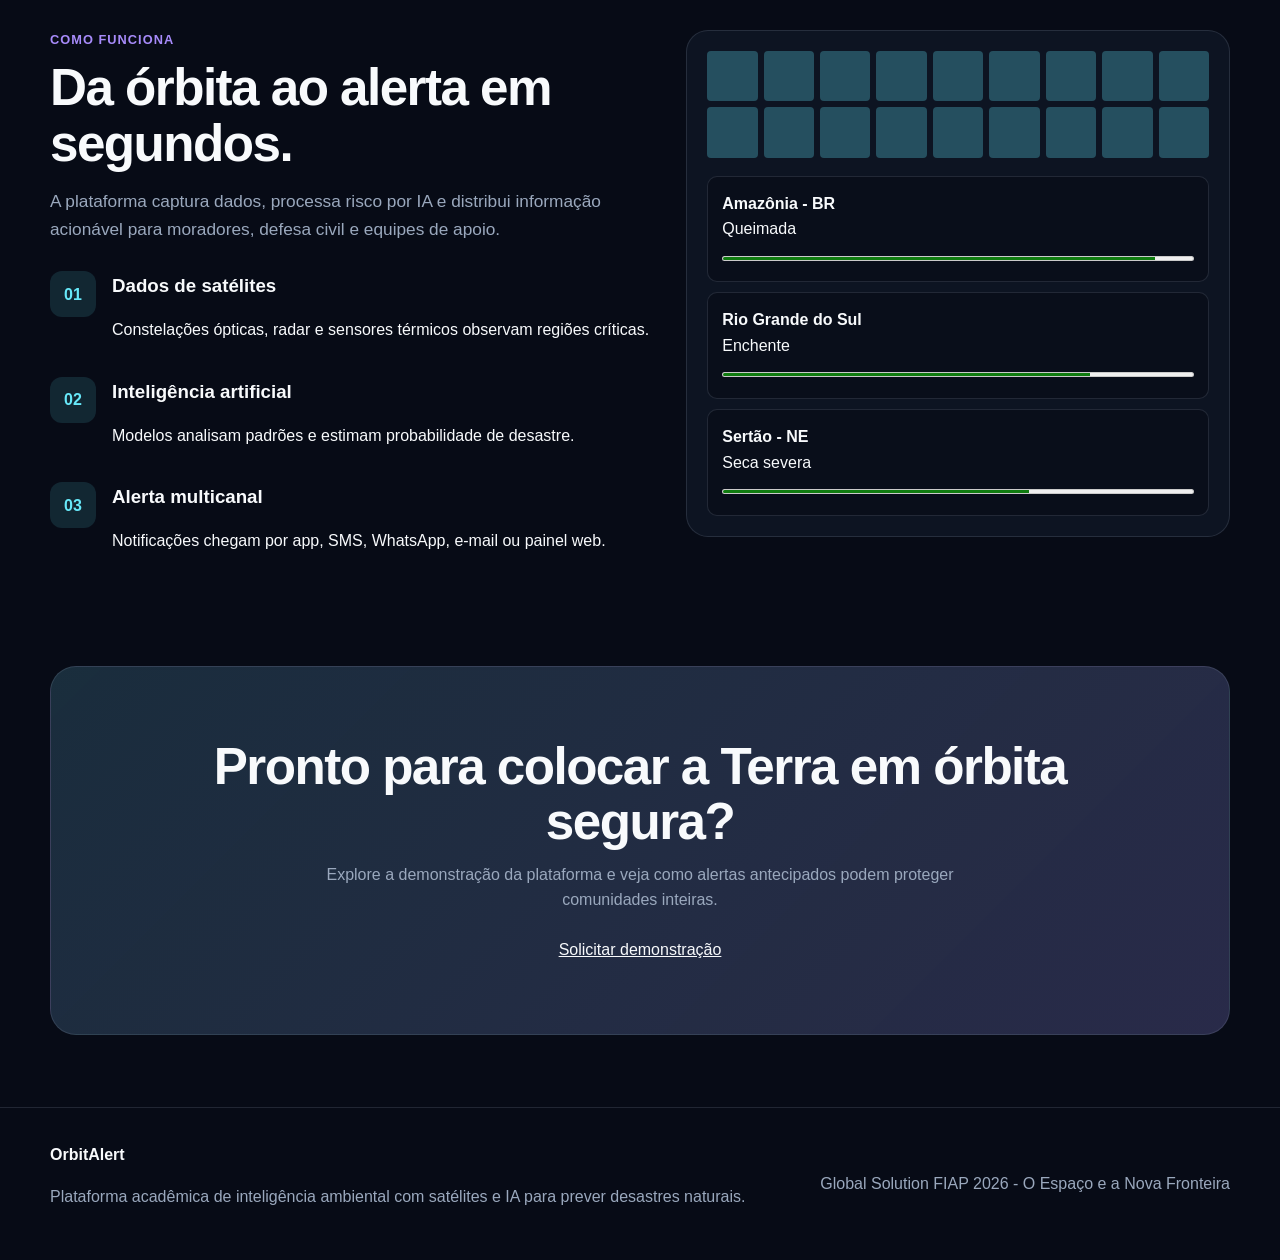
==== commit 99c9a7d0: "fix : removendo api do projeto" ====
--- a/html/index.html
+++ b/html/index.html
@@ -128,7 +128,7 @@
               <span>03</span>
               <div>
                 <h3>Alerta multicanal</h3>
-                <p>Notificações chegam por app, SMS, WhatsApp, e-mail ou API.</p>
+                <p>Notificações chegam por app, SMS, WhatsApp, e-mail ou painel web.</p>
               </div>
             </article>
           </div>
@@ -185,3 +185,4 @@
 
 
 
+
